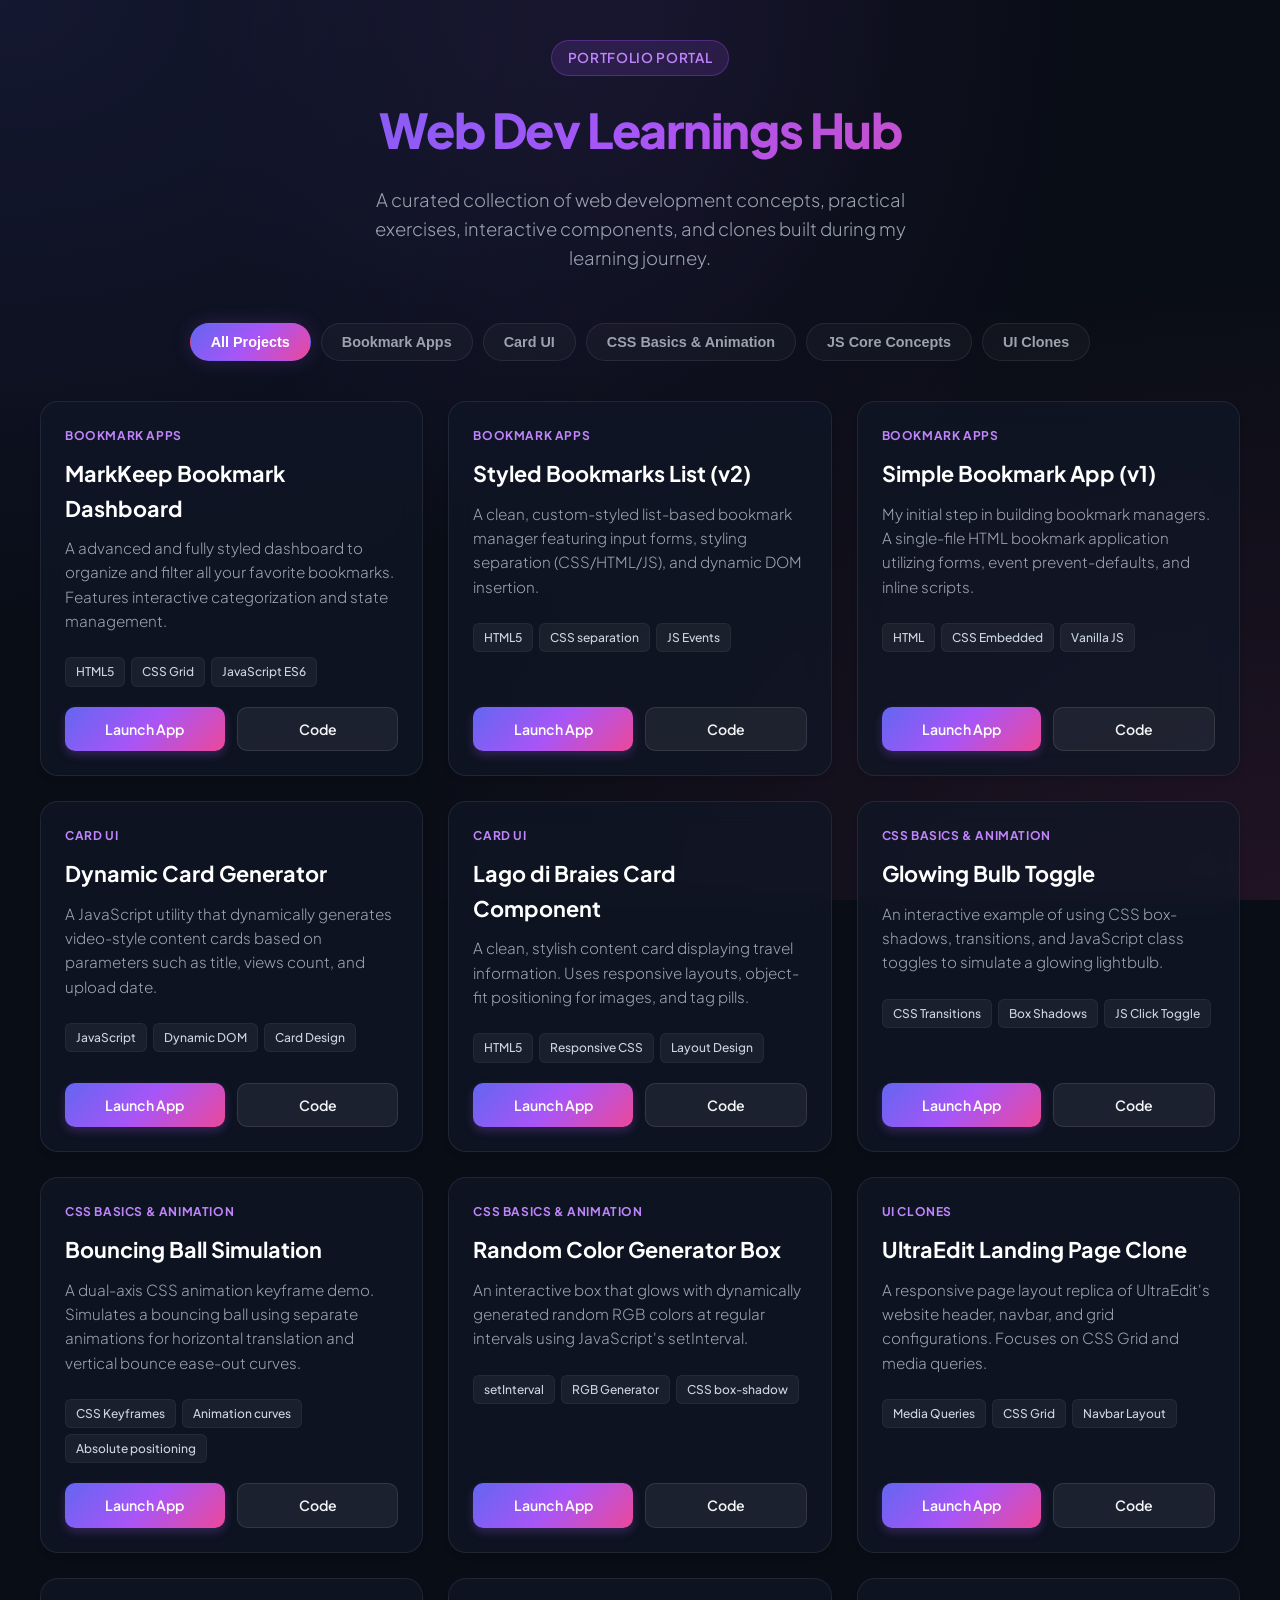
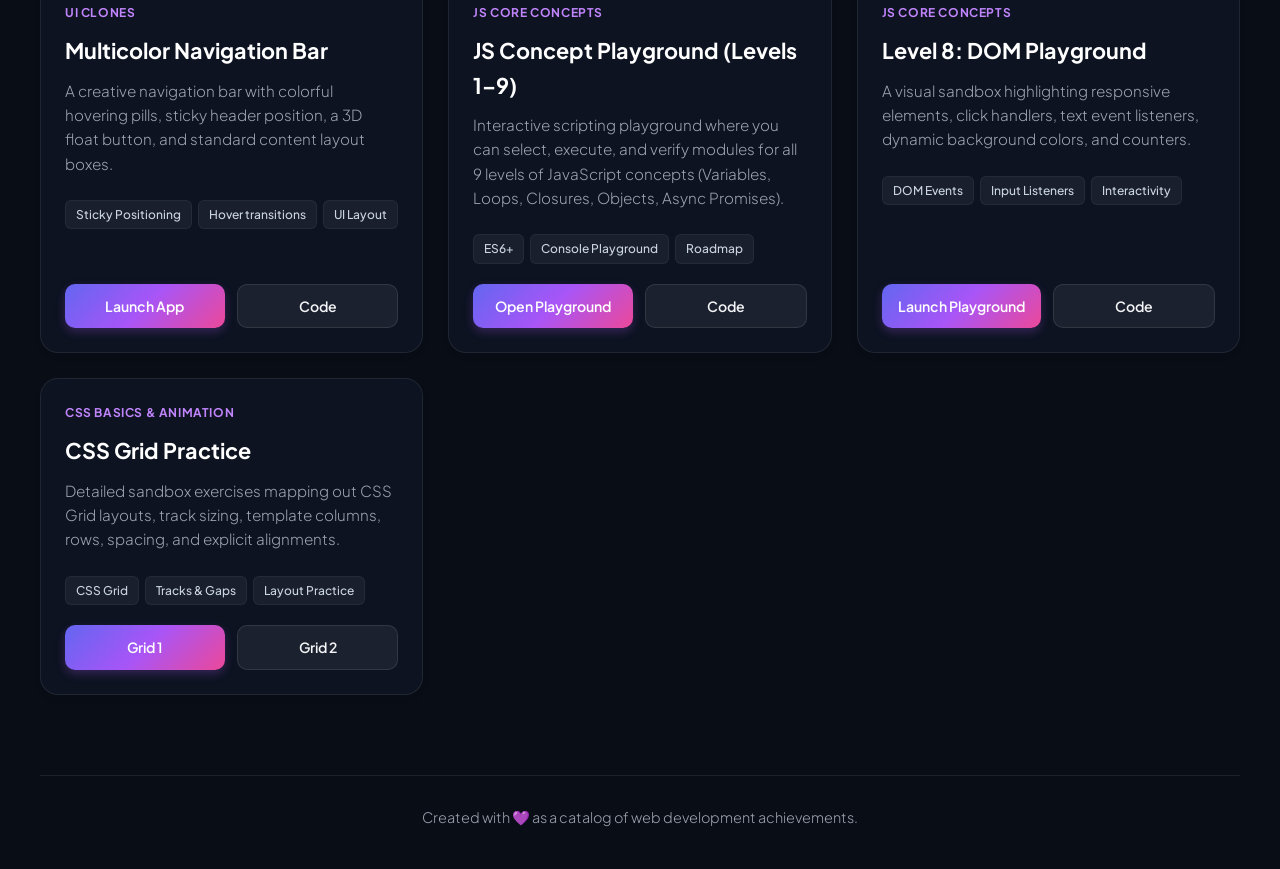
==== index.html @ 52a5ed13 "first commit" ====
<!DOCTYPE html>
<html lang="en">
<head>
  <meta charset="UTF-8">
  <meta name="viewport" content="width=device-width, initial-scale=1.0">
  <title>Web Development Learning Journey 🚀</title>
  <!-- Google Fonts: Plus Jakarta Sans -->
  <link rel="preconnect" href="https://fonts.googleapis.com">
  <link rel="preconnect" href="https://fonts.gstatic.com" crossorigin>
  <link href="https://fonts.googleapis.com/css2?family=Plus+Jakarta+Sans:wght@300;400;500;600;700;800&display=swap" rel="stylesheet">
  
  <style>
    /* Modern Styling Reset & CSS Custom Properties */
    :root {
      --bg-dark: #090d16;
      --bg-card: rgba(17, 24, 39, 0.7);
      --bg-card-hover: rgba(26, 36, 56, 0.85);
      --text-main: #f3f4f6;
      --text-muted: #9ca3af;
      
      /* Harmonious Gradient Colors */
      --primary-grad: linear-gradient(135deg, #6366f1 0%, #a855f7 50%, #ec4899 100%);
      --accent-color: #a855f7;
      --accent-light: #c084fc;
      
      --border-color: rgba(255, 255, 255, 0.08);
      --border-hover: rgba(168, 85, 247, 0.4);
      --shadow-sm: 0 4px 6px -1px rgba(0, 0, 0, 0.1);
      --shadow-lg: 0 10px 25px -5px rgba(0, 0, 0, 0.3), 0 8px 10px -6px rgba(0, 0, 0, 0.3);
      --glow-shadow: 0 0 20px rgba(168, 85, 247, 0.2);
    }

    * {
      box-sizing: border-box;
      margin: 0;
      padding: 0;
    }

    body {
      font-family: 'Plus Jakarta Sans', sans-serif;
      background-color: var(--bg-dark);
      background-image: 
        radial-gradient(at 0% 0%, rgba(99, 102, 241, 0.12) 0px, transparent 50%),
        radial-gradient(at 100% 100%, rgba(236, 72, 153, 0.1) 0px, transparent 50%),
        radial-gradient(at 50% 0%, rgba(168, 85, 247, 0.08) 0px, transparent 50%);
      background-attachment: fixed;
      color: var(--text-main);
      min-height: 100vh;
      line-height: 1.6;
      padding: 40px 20px;
    }

    .container {
      max-width: 1200px;
      margin: 0 auto;
    }

    /* Header Design */
    header {
      text-align: center;
      margin-bottom: 50px;
      position: relative;
    }

    .badge {
      display: inline-block;
      padding: 6px 16px;
      font-size: 0.85rem;
      font-weight: 600;
      border-radius: 9999px;
      background: rgba(168, 85, 247, 0.15);
      border: 1px solid rgba(168, 85, 247, 0.3);
      color: var(--accent-light);
      margin-bottom: 16px;
      letter-spacing: 0.05em;
      text-transform: uppercase;
    }

    h1 {
      font-size: 3rem;
      font-weight: 800;
      letter-spacing: -0.03em;
      margin-bottom: 16px;
      background: var(--primary-grad);
      -webkit-background-clip: text;
      -webkit-text-fill-color: transparent;
    }

    header p {
      font-size: 1.15rem;
      color: var(--text-muted);
      max-width: 600px;
      margin: 0 auto;
      font-weight: 300;
    }

    /* Filter Controls */
    .filter-tabs {
      display: flex;
      justify-content: center;
      flex-wrap: wrap;
      gap: 10px;
      margin-bottom: 40px;
    }

    .tab-btn {
      background: rgba(255, 255, 255, 0.03);
      border: 1px solid var(--border-color);
      padding: 10px 20px;
      border-radius: 99px;
      color: var(--text-muted);
      cursor: pointer;
      font-size: 0.9rem;
      font-weight: 600;
      transition: all 0.3s cubic-bezier(0.4, 0, 0.2, 1);
    }

    .tab-btn:hover {
      background: rgba(255, 255, 255, 0.08);
      color: var(--text-main);
      border-color: rgba(255, 255, 255, 0.2);
    }

    .tab-btn.active {
      background: var(--primary-grad);
      color: #fff;
      border-color: transparent;
      box-shadow: var(--glow-shadow);
    }

    /* Grid Layout */
    .projects-grid {
      display: grid;
      grid-template-columns: repeat(auto-fill, minmax(340px, 1fr));
      gap: 25px;
    }

    /* Project Cards */
    .card {
      background: var(--bg-card);
      border: 1px solid var(--border-color);
      border-radius: 18px;
      padding: 24px;
      display: flex;
      flex-direction: column;
      justify-content: space-between;
      backdrop-filter: blur(12px);
      -webkit-backdrop-filter: blur(12px);
      transition: all 0.4s cubic-bezier(0.4, 0, 0.2, 1);
      box-shadow: var(--shadow-sm);
      overflow: hidden;
      position: relative;
    }

    .card::before {
      content: '';
      position: absolute;
      top: 0;
      left: 0;
      width: 100%;
      height: 4px;
      background: var(--primary-grad);
      opacity: 0;
      transition: opacity 0.3s ease;
    }

    .card:hover {
      transform: translateY(-8px);
      background: var(--bg-card-hover);
      border-color: var(--border-hover);
      box-shadow: var(--shadow-lg), var(--glow-shadow);
    }

    .card:hover::before {
      opacity: 1;
    }

    .card-category {
      font-size: 0.75rem;
      text-transform: uppercase;
      font-weight: 700;
      color: var(--accent-light);
      letter-spacing: 0.05em;
      margin-bottom: 12px;
    }

    .card-title {
      font-size: 1.35rem;
      font-weight: 700;
      margin-bottom: 10px;
      color: #fff;
    }

    .card-description {
      font-size: 0.95rem;
      color: var(--text-muted);
      margin-bottom: 24px;
      flex-grow: 1;
      font-weight: 300;
    }

    .card-tags {
      display: flex;
      flex-wrap: wrap;
      gap: 6px;
      margin-bottom: 20px;
    }

    .tag {
      font-size: 0.75rem;
      font-weight: 500;
      padding: 4px 10px;
      border-radius: 6px;
      background: rgba(255, 255, 255, 0.05);
      border: 1px solid rgba(255, 255, 255, 0.05);
      color: #cbd5e1;
    }

    .card-links {
      display: flex;
      gap: 12px;
    }

    .btn {
      flex: 1;
      padding: 10px 14px;
      font-size: 0.88rem;
      font-weight: 600;
      text-decoration: none;
      text-align: center;
      border-radius: 10px;
      transition: all 0.2s ease;
      display: inline-flex;
      align-items: center;
      justify-content: center;
      gap: 6px;
    }

    .btn-primary {
      background: var(--primary-grad);
      color: #fff;
      box-shadow: 0 4px 10px rgba(168, 85, 247, 0.25);
    }

    .btn-primary:hover {
      opacity: 0.95;
      transform: translateY(-1px);
    }

    .btn-secondary {
      background: rgba(255, 255, 255, 0.06);
      border: 1px solid rgba(255, 255, 255, 0.1);
      color: var(--text-main);
    }

    .btn-secondary:hover {
      background: rgba(255, 255, 255, 0.12);
      border-color: rgba(255, 255, 255, 0.2);
    }

    /* Footer */
    footer {
      text-align: center;
      margin-top: 80px;
      padding-top: 30px;
      border-top: 1px solid var(--border-color);
      color: var(--text-muted);
      font-size: 0.9rem;
      font-weight: 300;
    }

    footer a {
      color: var(--accent-light);
      text-decoration: none;
      font-weight: 500;
    }

    footer a:hover {
      text-decoration: underline;
    }

    /* Animation on entry */
    @keyframes fadeInUp {
      from {
        opacity: 0;
        transform: translateY(20px);
      }
      to {
        opacity: 1;
        transform: translateY(0);
      }
    }

    .card {
      animation: fadeInUp 0.6s cubic-bezier(0.16, 1, 0.3, 1) both;
    }

    /* Staggered entry animations */
    .card:nth-child(1) { animation-delay: 0.05s; }
    .card:nth-child(2) { animation-delay: 0.1s; }
    .card:nth-child(3) { animation-delay: 0.15s; }
    .card:nth-child(4) { animation-delay: 0.2s; }
    .card:nth-child(5) { animation-delay: 0.25s; }
    .card:nth-child(6) { animation-delay: 0.3s; }
    .card:nth-child(7) { animation-delay: 0.35s; }
    .card:nth-child(8) { animation-delay: 0.4s; }
    .card:nth-child(9) { animation-delay: 0.45s; }
  </style>
</head>
<body>

  <div class="container">
    <header>
      <span class="badge">Portfolio Portal</span>
      <h1>Web Dev Learnings Hub</h1>
      <p>A curated collection of web development concepts, practical exercises, interactive components, and clones built during my learning journey.</p>
    </header>

    <!-- Filter Buttons -->
    <div class="filter-tabs">
      <button class="tab-btn active" onclick="filterCategory('all')">All Projects</button>
      <button class="tab-btn" onclick="filterCategory('bookmarks')">Bookmark Apps</button>
      <button class="tab-btn" onclick="filterCategory('cards')">Card UI</button>
      <button class="tab-btn" onclick="filterCategory('css')">CSS Basics & Animation</button>
      <button class="tab-btn" onclick="filterCategory('javascript')">JS Core Concepts</button>
      <button class="tab-btn" onclick="filterCategory('clones')">UI Clones</button>
    </div>

    <!-- Interactive Grid -->
    <div class="projects-grid" id="projectsGrid">
      
      <!-- Card 1: Dashboard Bookmark -->
      <div class="card" data-category="bookmarks">
        <div>
          <div class="card-category">Bookmark Apps</div>
          <h2 class="card-title">MarkKeep Bookmark Dashboard</h2>
          <p class="card-description">A advanced and fully styled dashboard to organize and filter all your favorite bookmarks. Features interactive categorization and state management.</p>
          <div class="card-tags">
            <span class="tag">HTML5</span>
            <span class="tag">CSS Grid</span>
            <span class="tag">JavaScript ES6</span>
          </div>
        </div>
        <div class="card-links">
          <a href="bookmark-apps/dashboard-bookmark-v3/index.html" class="btn btn-primary" target="_blank">Launch App</a>
          <a href="https://github.com" class="btn btn-secondary" target="_blank">Code</a>
        </div>
      </div>

      <!-- Card 2: Styled Bookmark v2 -->
      <div class="card" data-category="bookmarks">
        <div>
          <div class="card-category">Bookmark Apps</div>
          <h2 class="card-title">Styled Bookmarks List (v2)</h2>
          <p class="card-description">A clean, custom-styled list-based bookmark manager featuring input forms, styling separation (CSS/HTML/JS), and dynamic DOM insertion.</p>
          <div class="card-tags">
            <span class="tag">HTML5</span>
            <span class="tag">CSS separation</span>
            <span class="tag">JS Events</span>
          </div>
        </div>
        <div class="card-links">
          <a href="bookmark-apps/styled-bookmark-v2/index.html" class="btn btn-primary" target="_blank">Launch App</a>
          <a href="https://github.com" class="btn btn-secondary" target="_blank">Code</a>
        </div>
      </div>

      <!-- Card 3: Simple Bookmark v1 -->
      <div class="card" data-category="bookmarks">
        <div>
          <div class="card-category">Bookmark Apps</div>
          <h2 class="card-title">Simple Bookmark App (v1)</h2>
          <p class="card-description">My initial step in building bookmark managers. A single-file HTML bookmark application utilizing forms, event prevent-defaults, and inline scripts.</p>
          <div class="card-tags">
            <span class="tag">HTML</span>
            <span class="tag">CSS Embedded</span>
            <span class="tag">Vanilla JS</span>
          </div>
        </div>
        <div class="card-links">
          <a href="bookmark-apps/simple-bookmark-v1/index.html" class="btn btn-primary" target="_blank">Launch App</a>
          <a href="https://github.com" class="btn btn-secondary" target="_blank">Code</a>
        </div>
      </div>

      <!-- Card 4: Dynamic Card Generator -->
      <div class="card" data-category="cards">
        <div>
          <div class="card-category">Card UI</div>
          <h2 class="card-title">Dynamic Card Generator</h2>
          <p class="card-description">A JavaScript utility that dynamically generates video-style content cards based on parameters such as title, views count, and upload date.</p>
          <div class="card-tags">
            <span class="tag">JavaScript</span>
            <span class="tag">Dynamic DOM</span>
            <span class="tag">Card Design</span>
          </div>
        </div>
        <div class="card-links">
          <a href="card-components/dynamic-card-generator/index.html" class="btn btn-primary" target="_blank">Launch App</a>
          <a href="https://github.com" class="btn btn-secondary" target="_blank">Code</a>
        </div>
      </div>

      <!-- Card 5: Simple Card Component -->
      <div class="card" data-category="cards">
        <div>
          <div class="card-category">Card UI</div>
          <h2 class="card-title">Lago di Braies Card Component</h2>
          <p class="card-description">A clean, stylish content card displaying travel information. Uses responsive layouts, object-fit positioning for images, and tag pills.</p>
          <div class="card-tags">
            <span class="tag">HTML5</span>
            <span class="tag">Responsive CSS</span>
            <span class="tag">Layout Design</span>
          </div>
        </div>
        <div class="card-links">
          <a href="card-components/simple-card/index.html" class="btn btn-primary" target="_blank">Launch App</a>
          <a href="https://github.com" class="btn btn-secondary" target="_blank">Code</a>
        </div>
      </div>

      <!-- Card 6: Glowing Bulb Toggle -->
      <div class="card" data-category="css">
        <div>
          <div class="card-category">CSS Basics & Animation</div>
          <h2 class="card-title">Glowing Bulb Toggle</h2>
          <p class="card-description">An interactive example of using CSS box-shadows, transitions, and JavaScript class toggles to simulate a glowing lightbulb.</p>
          <div class="card-tags">
            <span class="tag">CSS Transitions</span>
            <span class="tag">Box Shadows</span>
            <span class="tag">JS Click Toggle</span>
          </div>
        </div>
        <div class="card-links">
          <a href="css-animations/glowing-bulb.html" class="btn btn-primary" target="_blank">Launch App</a>
          <a href="https://github.com" class="btn btn-secondary" target="_blank">Code</a>
        </div>
      </div>

      <!-- Card 7: Bouncing Ball Animation -->
      <div class="card" data-category="css">
        <div>
          <div class="card-category">CSS Basics & Animation</div>
          <h2 class="card-title">Bouncing Ball Simulation</h2>
          <p class="card-description">A dual-axis CSS animation keyframe demo. Simulates a bouncing ball using separate animations for horizontal translation and vertical bounce ease-out curves.</p>
          <div class="card-tags">
            <span class="tag">CSS Keyframes</span>
            <span class="tag">Animation curves</span>
            <span class="tag">Absolute positioning</span>
          </div>
        </div>
        <div class="card-links">
          <a href="css-animations/bouncing-ball.html" class="btn btn-primary" target="_blank">Launch App</a>
          <a href="https://github.com" class="btn btn-secondary" target="_blank">Code</a>
        </div>
      </div>

      <!-- Card 8: Random Color Glow -->
      <div class="card" data-category="css">
        <div>
          <div class="card-category">CSS Basics & Animation</div>
          <h2 class="card-title">Random Color Generator Box</h2>
          <p class="card-description">An interactive box that glows with dynamically generated random RGB colors at regular intervals using JavaScript's setInterval.</p>
          <div class="card-tags">
            <span class="tag">setInterval</span>
            <span class="tag">RGB Generator</span>
            <span class="tag">CSS box-shadow</span>
          </div>
        </div>
        <div class="card-links">
          <a href="css-animations/random-color-glow.html" class="btn btn-primary" target="_blank">Launch App</a>
          <a href="https://github.com" class="btn btn-secondary" target="_blank">Code</a>
        </div>
      </div>

      <!-- Card 9: UltraEdit Navbar Clone -->
      <div class="card" data-category="clones">
        <div>
          <div class="card-category">UI Clones</div>
          <h2 class="card-title">UltraEdit Landing Page Clone</h2>
          <p class="card-description">A responsive page layout replica of UltraEdit's website header, navbar, and grid configurations. Focuses on CSS Grid and media queries.</p>
          <div class="card-tags">
            <span class="tag">Media Queries</span>
            <span class="tag">CSS Grid</span>
            <span class="tag">Navbar Layout</span>
          </div>
        </div>
        <div class="card-links">
          <a href="cloned-layouts/ultraedit-clone/index.html" class="btn btn-primary" target="_blank">Launch App</a>
          <a href="https://github.com" class="btn btn-secondary" target="_blank">Code</a>
        </div>
      </div>

      <!-- Card 10: Multicolor Navbar Layout -->
      <div class="card" data-category="clones">
        <div>
          <div class="card-category">UI Clones</div>
          <h2 class="card-title">Multicolor Navigation Bar</h2>
          <p class="card-description">A creative navigation bar with colorful hovering pills, sticky header position, a 3D float button, and standard content layout boxes.</p>
          <div class="card-tags">
            <span class="tag">Sticky Positioning</span>
            <span class="tag">Hover transitions</span>
            <span class="tag">UI Layout</span>
          </div>
        </div>
        <div class="card-links">
          <a href="cloned-layouts/multicolor-navbar/index.html" class="btn btn-primary" target="_blank">Launch App</a>
          <a href="https://github.com" class="btn btn-secondary" target="_blank">Code</a>
        </div>
      </div>

      <!-- Card 11: JS Concepts Run-in-browser -->
      <div class="card" data-category="javascript">
        <div>
          <div class="card-category">JS Core Concepts</div>
          <h2 class="card-title">JS Concept Playground (Levels 1–9)</h2>
          <p class="card-description">Interactive scripting playground where you can select, execute, and verify modules for all 9 levels of JavaScript concepts (Variables, Loops, Closures, Objects, Async Promises).</p>
          <div class="card-tags">
            <span class="tag">ES6+</span>
            <span class="tag">Console Playground</span>
            <span class="tag">Roadmap</span>
          </div>
        </div>
        <div class="card-links">
          <a href="js-concepts-practice/run-js-in-browser.html" class="btn btn-primary" target="_blank">Open Playground</a>
          <a href="https://github.com" class="btn btn-secondary" target="_blank">Code</a>
        </div>
      </div>

      <!-- Card 12: DOM Playground -->
      <div class="card" data-category="javascript">
        <div>
          <div class="card-category">JS Core Concepts</div>
          <h2 class="card-title">Level 8: DOM Playground</h2>
          <p class="card-description">A visual sandbox highlighting responsive elements, click handlers, text event listeners, dynamic background colors, and counters.</p>
          <div class="card-tags">
            <span class="tag">DOM Events</span>
            <span class="tag">Input Listeners</span>
            <span class="tag">Interactivity</span>
          </div>
        </div>
        <div class="card-links">
          <a href="js-concepts-practice/level-8-dom/index.html" class="btn btn-primary" target="_blank">Launch Playground</a>
          <a href="https://github.com" class="btn btn-secondary" target="_blank">Code</a>
        </div>
      </div>

      <!-- Card 13: CSS Grid Basics -->
      <div class="card" data-category="css">
        <div>
          <div class="card-category">CSS Basics & Animation</div>
          <h2 class="card-title">CSS Grid Practice</h2>
          <p class="card-description">Detailed sandbox exercises mapping out CSS Grid layouts, track sizing, template columns, rows, spacing, and explicit alignments.</p>
          <div class="card-tags">
            <span class="tag">CSS Grid</span>
            <span class="tag">Tracks & Gaps</span>
            <span class="tag">Layout Practice</span>
          </div>
        </div>
        <div class="card-links">
          <a href="css-basics-grids/grid-practice-1.html" class="btn btn-primary" target="_blank">Grid 1</a>
          <a href="css-basics-grids/grid-practice-2.html" class="btn btn-secondary" target="_blank">Grid 2</a>
        </div>
      </div>

    </div>

    <footer>
      <p>Created with 💜 as a catalog of web development achievements.</p>
    </footer>
  </div>

  <script>
    function filterCategory(category) {
      // Toggle active tab class
      const tabs = document.querySelectorAll('.tab-btn');
      tabs.forEach(tab => {
        tab.classList.remove('active');
        if(tab.innerText.toLowerCase().includes(category) || 
           (category === 'all' && tab.innerText.toLowerCase().includes('all')) ||
           (category === 'cards' && tab.innerText.toLowerCase().includes('card ui')) ||
           (category === 'css' && tab.innerText.toLowerCase().includes('css basics')) ||
           (category === 'javascript' && tab.innerText.toLowerCase().includes('js core')) ||
           (category === 'clones' && tab.innerText.toLowerCase().includes('ui clones'))) {
          tab.classList.add('active');
        }
      });

      // Filter cards
      const cards = document.querySelectorAll('.card');
      cards.forEach(card => {
        const cardCat = card.getAttribute('data-category');
        if (category === 'all' || cardCat === category) {
          card.style.display = 'flex';
          card.style.animation = 'fadeInUp 0.5s cubic-bezier(0.16, 1, 0.3, 1) both';
        } else {
          card.style.display = 'none';
        }
      });
    }
  </script>
</body>
</html>
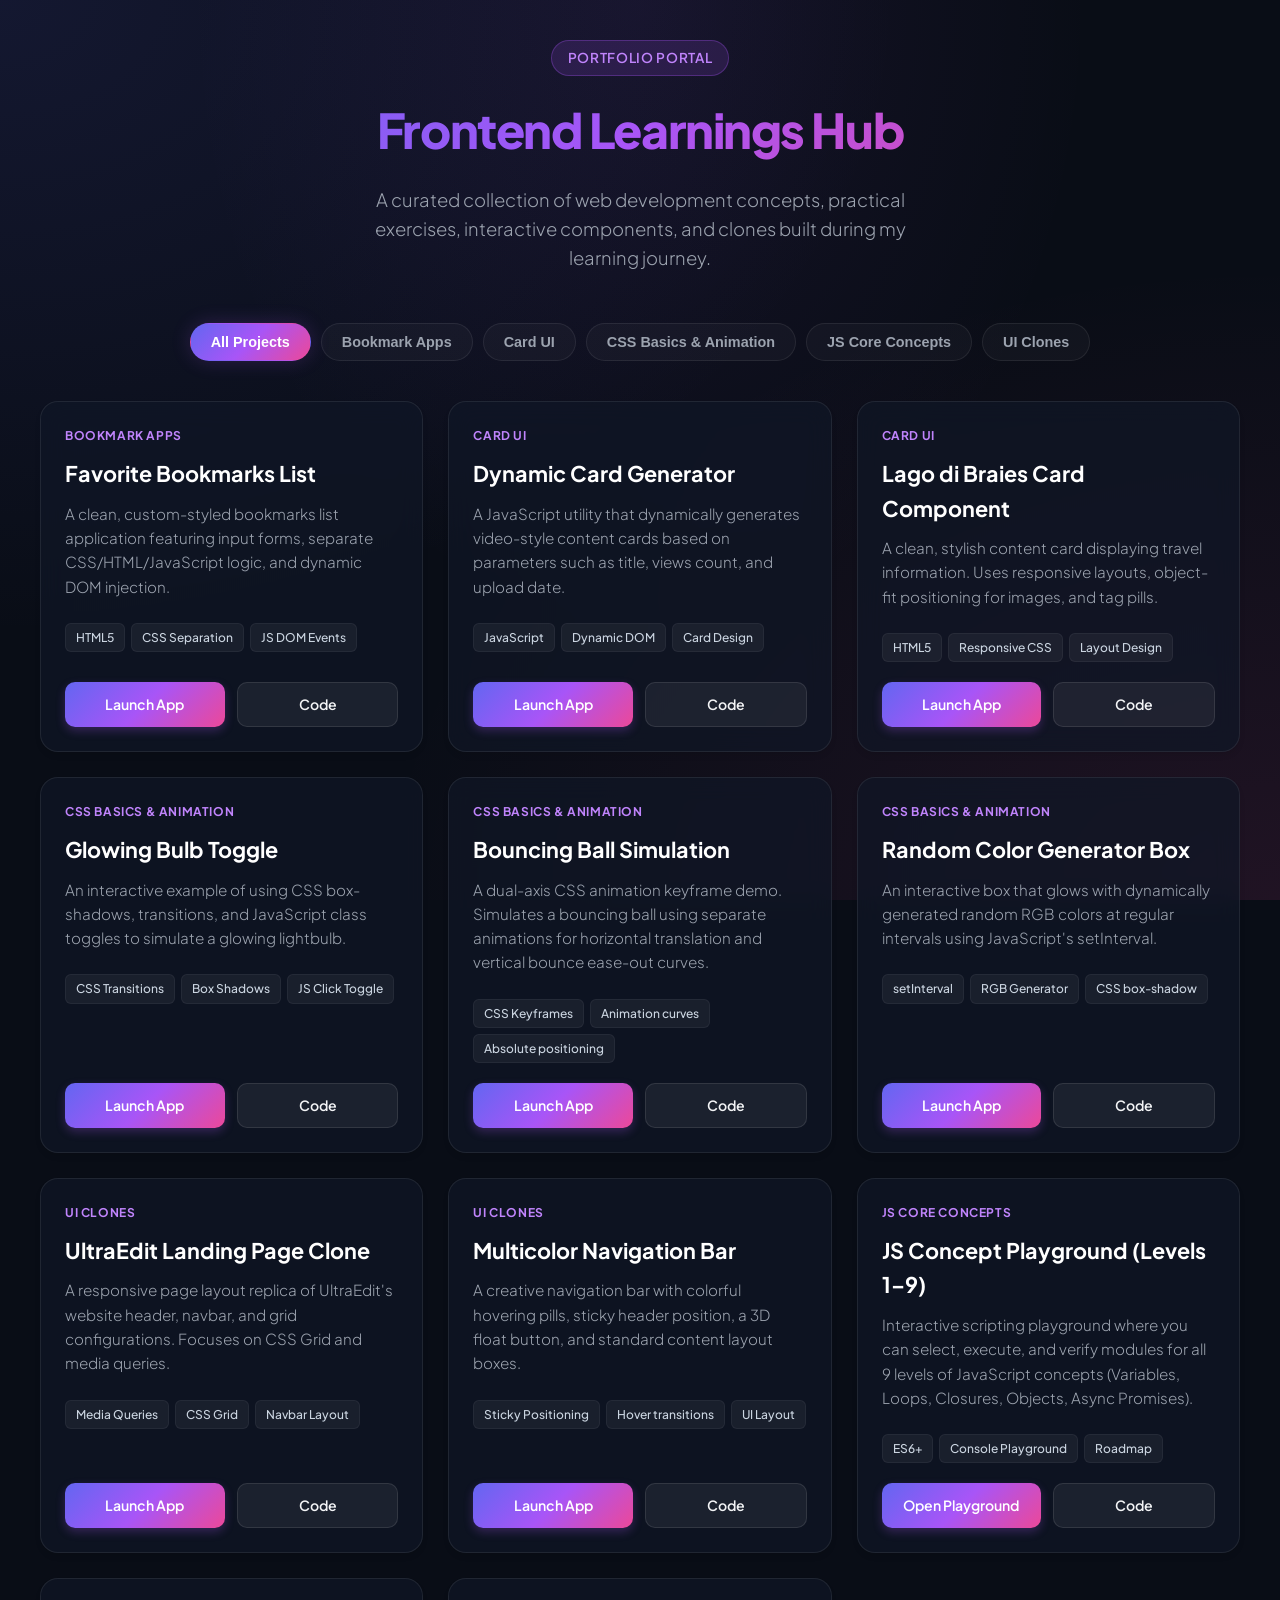
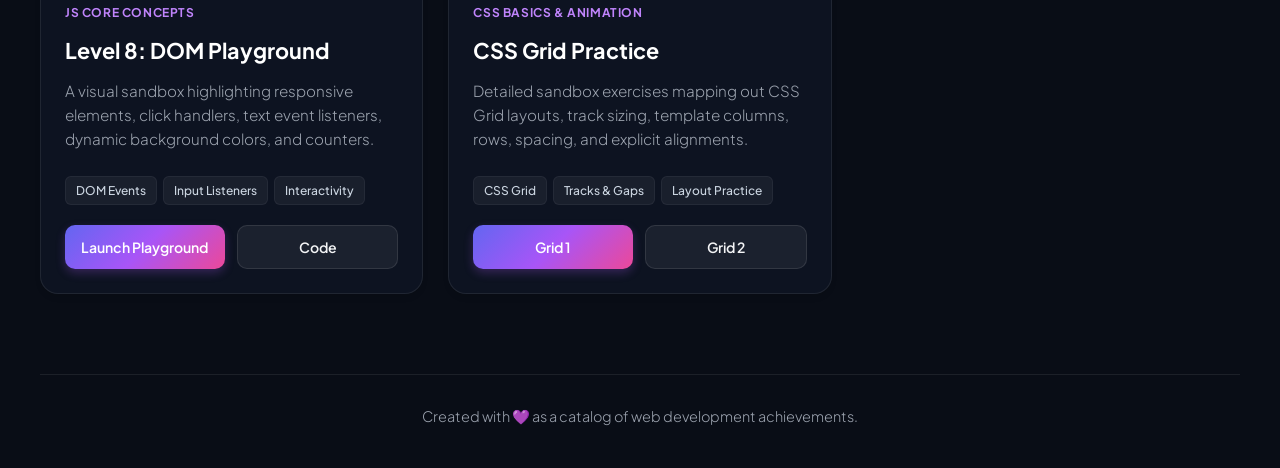
==== commit 456faa33: "Level 1 DONE" ====
--- a/index.html
+++ b/index.html
@@ -3,7 +3,7 @@
 <head>
   <meta charset="UTF-8">
   <meta name="viewport" content="width=device-width, initial-scale=1.0">
-  <title>Web Development Learning Journey 🚀</title>
+  <title>Frontend Learnings Hub 🚀</title>
   <!-- Google Fonts: Plus Jakarta Sans -->
   <link rel="preconnect" href="https://fonts.googleapis.com">
   <link rel="preconnect" href="https://fonts.gstatic.com" crossorigin>
@@ -312,7 +312,7 @@
   <div class="container">
     <header>
       <span class="badge">Portfolio Portal</span>
-      <h1>Web Dev Learnings Hub</h1>
+      <h1>Frontend Learnings Hub</h1>
       <p>A curated collection of web development concepts, practical exercises, interactive components, and clones built during my learning journey.</p>
     </header>
 
@@ -329,56 +329,20 @@
     <!-- Interactive Grid -->
     <div class="projects-grid" id="projectsGrid">
       
-      <!-- Card 1: Dashboard Bookmark -->
+      <!-- Card 1: Favorite Bookmarks List -->
       <div class="card" data-category="bookmarks">
         <div>
           <div class="card-category">Bookmark Apps</div>
-          <h2 class="card-title">MarkKeep Bookmark Dashboard</h2>
-          <p class="card-description">A advanced and fully styled dashboard to organize and filter all your favorite bookmarks. Features interactive categorization and state management.</p>
+          <h2 class="card-title">Favorite Bookmarks List</h2>
+          <p class="card-description">A clean, custom-styled bookmarks list application featuring input forms, separate CSS/HTML/JavaScript logic, and dynamic DOM injection.</p>
           <div class="card-tags">
             <span class="tag">HTML5</span>
-            <span class="tag">CSS Grid</span>
-            <span class="tag">JavaScript ES6</span>
-          </div>
-        </div>
-        <div class="card-links">
-          <a href="bookmark-apps/dashboard-bookmark-v3/index.html" class="btn btn-primary" target="_blank">Launch App</a>
-          <a href="https://github.com" class="btn btn-secondary" target="_blank">Code</a>
-        </div>
-      </div>
-
-      <!-- Card 2: Styled Bookmark v2 -->
-      <div class="card" data-category="bookmarks">
-        <div>
-          <div class="card-category">Bookmark Apps</div>
-          <h2 class="card-title">Styled Bookmarks List (v2)</h2>
-          <p class="card-description">A clean, custom-styled list-based bookmark manager featuring input forms, styling separation (CSS/HTML/JS), and dynamic DOM insertion.</p>
-          <div class="card-tags">
-            <span class="tag">HTML5</span>
-            <span class="tag">CSS separation</span>
-            <span class="tag">JS Events</span>
-          </div>
-        </div>
-        <div class="card-links">
-          <a href="bookmark-apps/styled-bookmark-v2/index.html" class="btn btn-primary" target="_blank">Launch App</a>
-          <a href="https://github.com" class="btn btn-secondary" target="_blank">Code</a>
-        </div>
-      </div>
-
-      <!-- Card 3: Simple Bookmark v1 -->
-      <div class="card" data-category="bookmarks">
-        <div>
-          <div class="card-category">Bookmark Apps</div>
-          <h2 class="card-title">Simple Bookmark App (v1)</h2>
-          <p class="card-description">My initial step in building bookmark managers. A single-file HTML bookmark application utilizing forms, event prevent-defaults, and inline scripts.</p>
-          <div class="card-tags">
-            <span class="tag">HTML</span>
-            <span class="tag">CSS Embedded</span>
-            <span class="tag">Vanilla JS</span>
-          </div>
-        </div>
-        <div class="card-links">
-          <a href="bookmark-apps/simple-bookmark-v1/index.html" class="btn btn-primary" target="_blank">Launch App</a>
+            <span class="tag">CSS Separation</span>
+            <span class="tag">JS DOM Events</span>
+          </div>
+        </div>
+        <div class="card-links">
+          <a href="bookmark-apps/index.html" class="btn btn-primary" target="_blank">Launch App</a>
           <a href="https://github.com" class="btn btn-secondary" target="_blank">Code</a>
         </div>
       </div>
